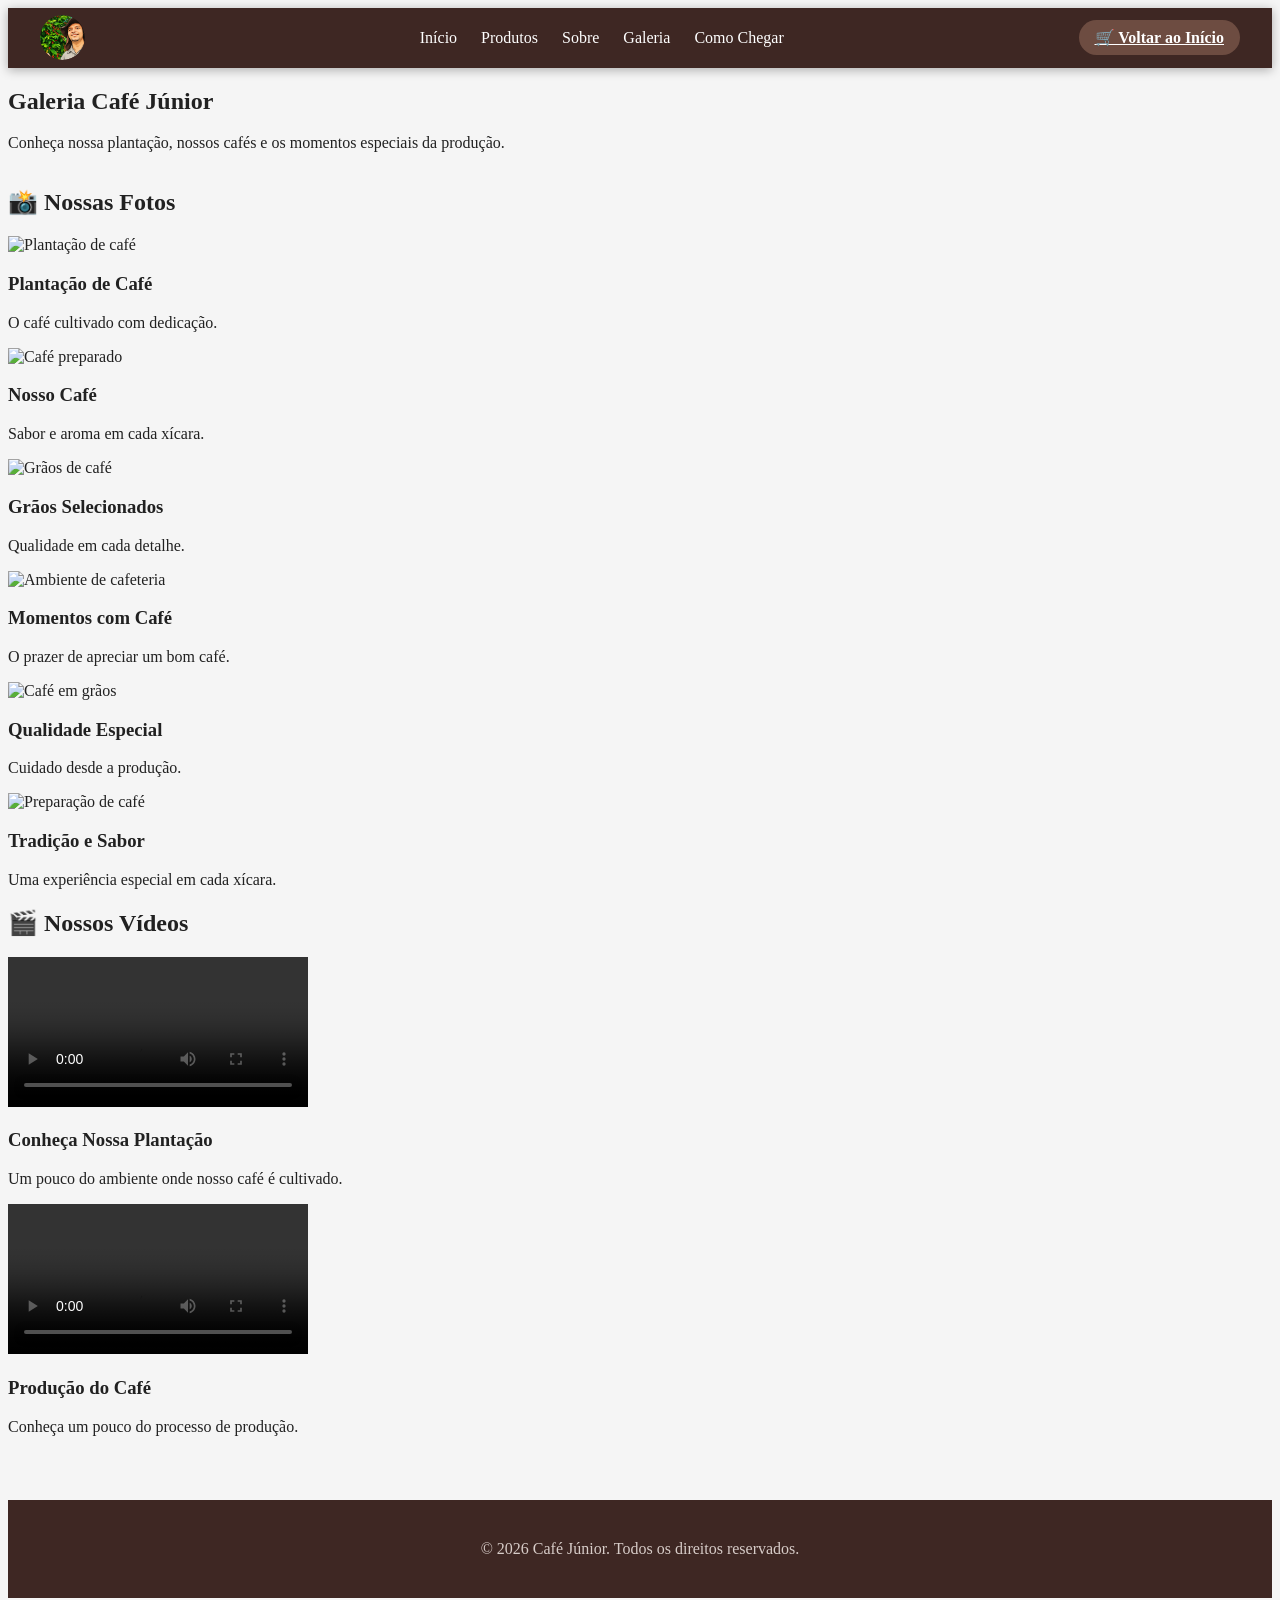
==== index.html @ ab2ef714 "Remove internal CSS styles Removed internal CSS styles from index.html." ====
<!DOCTYPE html>
<html lang="pt-BR">

<head>
  <meta charset="UTF-8">
  <meta name="viewport" content="width=device-width, initial-scale=1.0">

  <title>Galeria - Café Júnior</title>

  <link rel="stylesheet" href="style.css">

 
</head>

<body>

  <!-- CABEÇALHO -->
  <header>
    <nav>

      <a href="index.html" class="logo">
        <img src="jr.png" alt="Logo Café Júnior">
      </a>

      <ul class="nav-links">
        <li><a href="index.html">Início</a></li>
        <li><a href="produtos.html">Produtos</a></li>
        <li><a href="sobre.html">Sobre</a></li>
        <li><a href="galeria.html">Galeria</a></li>
        <li><a href="como-chegar.html">Como Chegar</a></li>
      </ul>

      <a href="index.html" class="cart-btn">
        🛒 Voltar ao Início
      </a>

    </nav>
  </header>

  <!-- APRESENTAÇÃO -->
  <section class="gallery-header">

    <h1>Galeria Café Júnior</h1>

    <p>
      Conheça nossa plantação, nossos cafés e os momentos
      especiais da produção.
    </p>

  </section>

  <main class="gallery-container">

    <!-- GALERIA DE FOTOS -->
    <section>

      <h2 class="gallery-title">📸 Nossas Fotos</h2>

      <div class="gallery-grid">

        <div class="gallery-card">
          <img
            src="https://images.unsplash.com/photo-1442512595331-e89e73853f31?w=800"
            alt="Plantação de café">
          <h3>Plantação de Café</h3>
          <p>O café cultivado com dedicação.</p>
        </div>

        <div class="gallery-card">
          <img
            src="https://images.unsplash.com/photo-1495474472287-4d71bcdd2085?w=800"
            alt="Café preparado">
          <h3>Nosso Café</h3>
          <p>Sabor e aroma em cada xícara.</p>
        </div>

        <div class="gallery-card">
          <img
            src="https://images.unsplash.com/photo-1511537190424-bbbab87ac5eb?w=800"
            alt="Grãos de café">
          <h3>Grãos Selecionados</h3>
          <p>Qualidade em cada detalhe.</p>
        </div>

        <div class="gallery-card">
          <img
            src="https://images.unsplash.com/photo-1501339847302-ac426a4a7cbb?w=800"
            alt="Ambiente de cafeteria">
          <h3>Momentos com Café</h3>
          <p>O prazer de apreciar um bom café.</p>
        </div>

        <div class="gallery-card">
          <img
            src="https://images.unsplash.com/photo-1447933601403-0c6688de566e?w=800"
            alt="Café em grãos">
          <h3>Qualidade Especial</h3>
          <p>Cuidado desde a produção.</p>
        </div>

        <div class="gallery-card">
          <img
            src="https://images.unsplash.com/photo-1559056199-641a0ac8b55e?w=800"
            alt="Preparação de café">
          <h3>Tradição e Sabor</h3>
          <p>Uma experiência especial em cada xícara.</p>
        </div>

      </div>

    </section>

    <!-- GALERIA DE VÍDEOS -->
    <section class="video-section">

      <h2 class="gallery-title">🎬 Nossos Vídeos</h2>

      <div class="video-grid">

        <div class="video-card">

          <video controls preload="metadata">
            <source src="videos/plantacao.mp4" type="video/mp4">
            Seu navegador não suporta vídeos.
          </video>

          <h3>Conheça Nossa Plantação</h3>

          <p>
            Um pouco do ambiente onde nosso café é cultivado.
          </p>

        </div>

        <div class="video-card">

          <video controls preload="metadata">
            <source src="videos/producao.mp4" type="video/mp4">
            Seu navegador não suporta vídeos.
          </video>

          <h3>Produção do Café</h3>

          <p>
            Conheça um pouco do processo de produção.
          </p>

        </div>

      </div>

    </section>

  </main>

  <!-- RODAPÉ -->
  <footer>
    <p>© 2026 Café Júnior. Todos os direitos reservados.</p>
  </footer>

</body>
</html>
---- style.css ----
:root {
  --primary-color: #3e2723;
  --secondary-color: #6d4c41;
  --accent-color: #d7ccc8;
  --whatsapp-color: #25d366;
  --text-dark: #212121;
  --text-light: #ffffff;
}

body {
  background-color: #f5f5f5;
  color: var(--text-dark);
  display: flex;
  flex-direction: column;
  min-height: 100vh;
}

/* Header & Navegação */
header {
  background-color: var(--primary-color);
  padding: 0.3rem 2rem;
  position: sticky;
  top: 0;
  z-index: 1000;
  box-shadow: 0 2px 10px rgba(0, 0, 0, 0.3);
}

nav {
  max-width: 1200px;
  margin: 0 auto;
  display: flex;
  justify-content: space-between;
  align-items: center;
  flex-wrap: wrap;
  gap: 1rem;
}
/* AJUSTE PARA CELULARES */
@media (max-width: 768px) {

  nav {
    flex-direction: column;
  }

 

  .hero h1 {
    font-size: 2.2rem;
  }
}
/* LOGO REDONDA DO CAFÉ JÚNIOR */
.logo {
  display: flex;
  align-items: center;
  justify-content: center;
  flex-shrink: 0;
  width: 45px;
  height: 45px;
  border-radius: 50%;
  overflow: hidden;
}

.logo img {
  display: block;
  width: 100%;
  height: 100%;
  max-width: 45px;
  max-height: 45px;
  object-fit: cover;
  border-radius: 50%;
}
.nav-links {
  list-style: none;
  display: flex;
  gap: 1.5rem;
  align-items: center;
}

.nav-links a {
  color: var(--text-light);
  text-decoration: none;
  font-weight: 5rem;
  transition: color 0.3s;
}

.nav-links a:hover {
  color: var(--accent-color);
}

.cart-btn {
  background-color: var(--secondary-color);
  border: none;
  color: white;
  padding: 0.5rem 1rem;
  border-radius: 20px;
  cursor: pointer;
  font-weight: bold;
  display: flex;
  align-items: center;
  gap: 0.5rem;
}

/* Hero Section (Plano de Fundo Montanhas) */
.hero {
  background: linear-gradient(rgba(0, 0, 0, 0.55), rgba(0, 0, 0, 0.55)),
    url('https://images.unsplash.com/photo-1509042239860-f550ce710b93?auto=format&fit=crop&w=1600&q=80') center/cover no-repeat;
  height: 70vh;
  display: flex;
  flex-direction: column;
  justify-content: center;
  align-items: center;
  text-align: center;
  color: var(--text-light);
  padding: 1rem;
}

.hero h1 {
  font-size: 3rem;
  margin-bottom: 1rem;
  text-shadow: 2px 2px 4px rgba(0, 0, 0, 0.7);
}

.hero p {
  font-size: 1.3rem;
  max-width: 600px;
  margin-bottom: 1.5rem;
}

.btn-cta {
  background-color: var(--secondary-color);
  color: white;
  padding: 0.8rem 1.8rem;
  text-decoration: none;
  border-radius: 5px;
  font-weight: bold;
  transition: background-color 0.3s;
}

.btn-cta:hover {
  background-color: var(--primary-color);
}

/* Conteúdo Geral */
.container {
  max-width: 1200px;
  margin: 2rem auto;
  padding: 0 1.5rem;
  flex: 1;
}

.section-title {
  text-align: center;
  color: var(--primary-color);
  margin-bottom: 2rem;
  font-size: 2rem;
}

/* Card de Produto */
.products-grid {
  display: flex;
  justify-content: center;
  gap: 2rem;
  flex-wrap: wrap;
}

.product-card {
  background: white;
  border-radius: 8px;
  box-shadow: 0 4px 12px rgba(0, 0, 0, 0.1);
  overflow: hidden;
  max-width: 320px;
  width: 100%;
  text-align: center;
  padding-bottom: 1.5rem;
}

.product-card img {
  width: 100%;
  height: 230px;
  object-fit: cover;
}

.product-card h3 {
  margin: 1rem 0 0.5rem 0;
  color: var(--primary-color);
}

.product-card .price {
  font-size: 1.4rem;
  font-weight: bold;
  color: var(--secondary-color);
  margin-bottom: 1rem;
}

.btn-add {
  background-color: var(--primary-color);
  color: white;
  border: none;
  padding: 0.7rem 1.2rem;
  border-radius: 5px;
  cursor: pointer;
  font-size: 1rem;
  transition: background-color 0.3s;
}

.btn-add:hover {
  background-color: var(--secondary-color);
}

/* Modal Carrinho */
.cart-modal {
  display: none;
  position: fixed;
  top: 0;
  left: 0;
  width: 100%;
  height: 100%;
  background-color: rgba(0, 0, 0, 0.6);
  z-index: 2000;
  justify-content: center;
  align-items: center;
}

.cart-modal.active {
  display: flex;
}

.cart-content {
  background: white;
  padding: 2rem;
  border-radius: 8px;
  max-width: 450px;
  width: 90%;
  position: relative;
}

.close-cart {
  position: absolute;
  top: 10px;
  right: 15px;
  font-size: 1.5rem;
  cursor: pointer;
}

.cart-item {
  display: flex;
  justify-content: space-between;
  align-items: center;
  padding: 0.8rem 0;
  border-bottom: 1px solid #ddd;
}

.btn-whatsapp {
  background-color: var(--whatsapp-color);
  color: white;
  width: 100%;
  border: none;
  padding: 0.9rem;
  border-radius: 5px;
  font-size: 1.1rem;
  font-weight: bold;
  margin-top: 1.5rem;
  cursor: pointer;
}

/* Seção Sobre e Como Chegar */
.info-card {
  background: white;
  padding: 2rem;
  border-radius: 8px;
  box-shadow: 0 4px 12px rgba(0, 0, 0, 0.08);
  line-height: 1.6;
}

.map-container {
  margin-top: 1.5rem;
  width: 100%;
  height: 350px;
  border-radius: 8px;
  overflow: hidden;
}

footer {
  background-color: var(--primary-color);
  color: var(--accent-color);
  text-align: center;
  padding: 1.5rem;
  margin-top: 3rem;
}

/* Responsividade */
@media (max-width: 768px) {
  nav {
    flex-direction: column;
  }
  .hero h1 {
    font-size: 2.2rem;
  }

  
/* CONFIGURAÇÕES GERAIS */

* {
  margin: 0;
  padding: 0;
  box-sizing: border-box;
  font-family: 'Segoe UI', Tahoma, Geneva, Verdana, sans-serif;
}

/* TÍTULO DA PÁGINA */

.gallery-header {
  text-align: center;
  padding: 3rem 1rem;
  background: #efebe9;
}

.gallery-header h1 {
  color: #3e2723;
  font-size: 2.5rem;
  margin-bottom: 1rem;
}

.gallery-header p {
  color: #6d4c41;
  font-size: 1.1rem;
}

/* CONTEÚDO DA GALERIA */

.gallery-container {
  max-width: 1200px;
  margin: 3rem auto;
  padding: 0 1.5rem;
}

.gallery-title {
  color: #3e2723;
  font-size: 2rem;
  text-align: center;
  margin-bottom: 2rem;
}

/* GRADE DE FOTOS */

.gallery-grid {
  display: grid;
  grid-template-columns: repeat(3, 1fr);
  gap: 1.5rem;
}

.gallery-card {
  background: white;
  border-radius: 10px;
  overflow: hidden;
  box-shadow: 0 4px 12px rgba(0,0,0,0.12);
  transition: transform 0.3s;
}

.gallery-card:hover {
  transform: translateY(-5px);
}

.gallery-card img {
  width: 100%;
  height: 230px;
  object-fit: cover;
  display: block;
}

.gallery-card h3 {
  color: #3e2723;
  padding: 1rem 1rem 0.5rem;
}

.gallery-card p {
  color: #666;
  padding: 0 1rem 1.2rem;
}

/* ÁREA DOS VÍDEOS */

.video-section {
  margin-top: 4rem;
}

.video-grid {
  display: grid;
  grid-template-columns: repeat(2, 1fr);
  gap: 2rem;
}

.video-card {
  background: white;
  border-radius: 10px;
  overflow: hidden;
  box-shadow: 0 4px 12px rgba(0,0,0,0.12);
}

.video-card video {
  width: 100%;
  display: block;
  background: #000;
}

.video-card h3 {
  color: #3e2723;
  padding: 1rem 1rem 0.5rem;
}

.video-card p {
  color: #666;
  padding: 0 1rem 1.2rem;
}

/* RESPONSIVIDADE */

@media (max-width: 768px) {

  .gallery-grid {
    grid-template-columns: repeat(2, 1fr);
  }

  .video-grid {
    grid-template-columns: 1fr;
  }

  .gallery-header h1 {
    font-size: 2rem;
  }
}

@media (max-width: 480px) {

  .gallery-grid {
    grid-template-columns: 1fr;
  }

  .gallery-card img {
    height: 220px;
  }
}

}
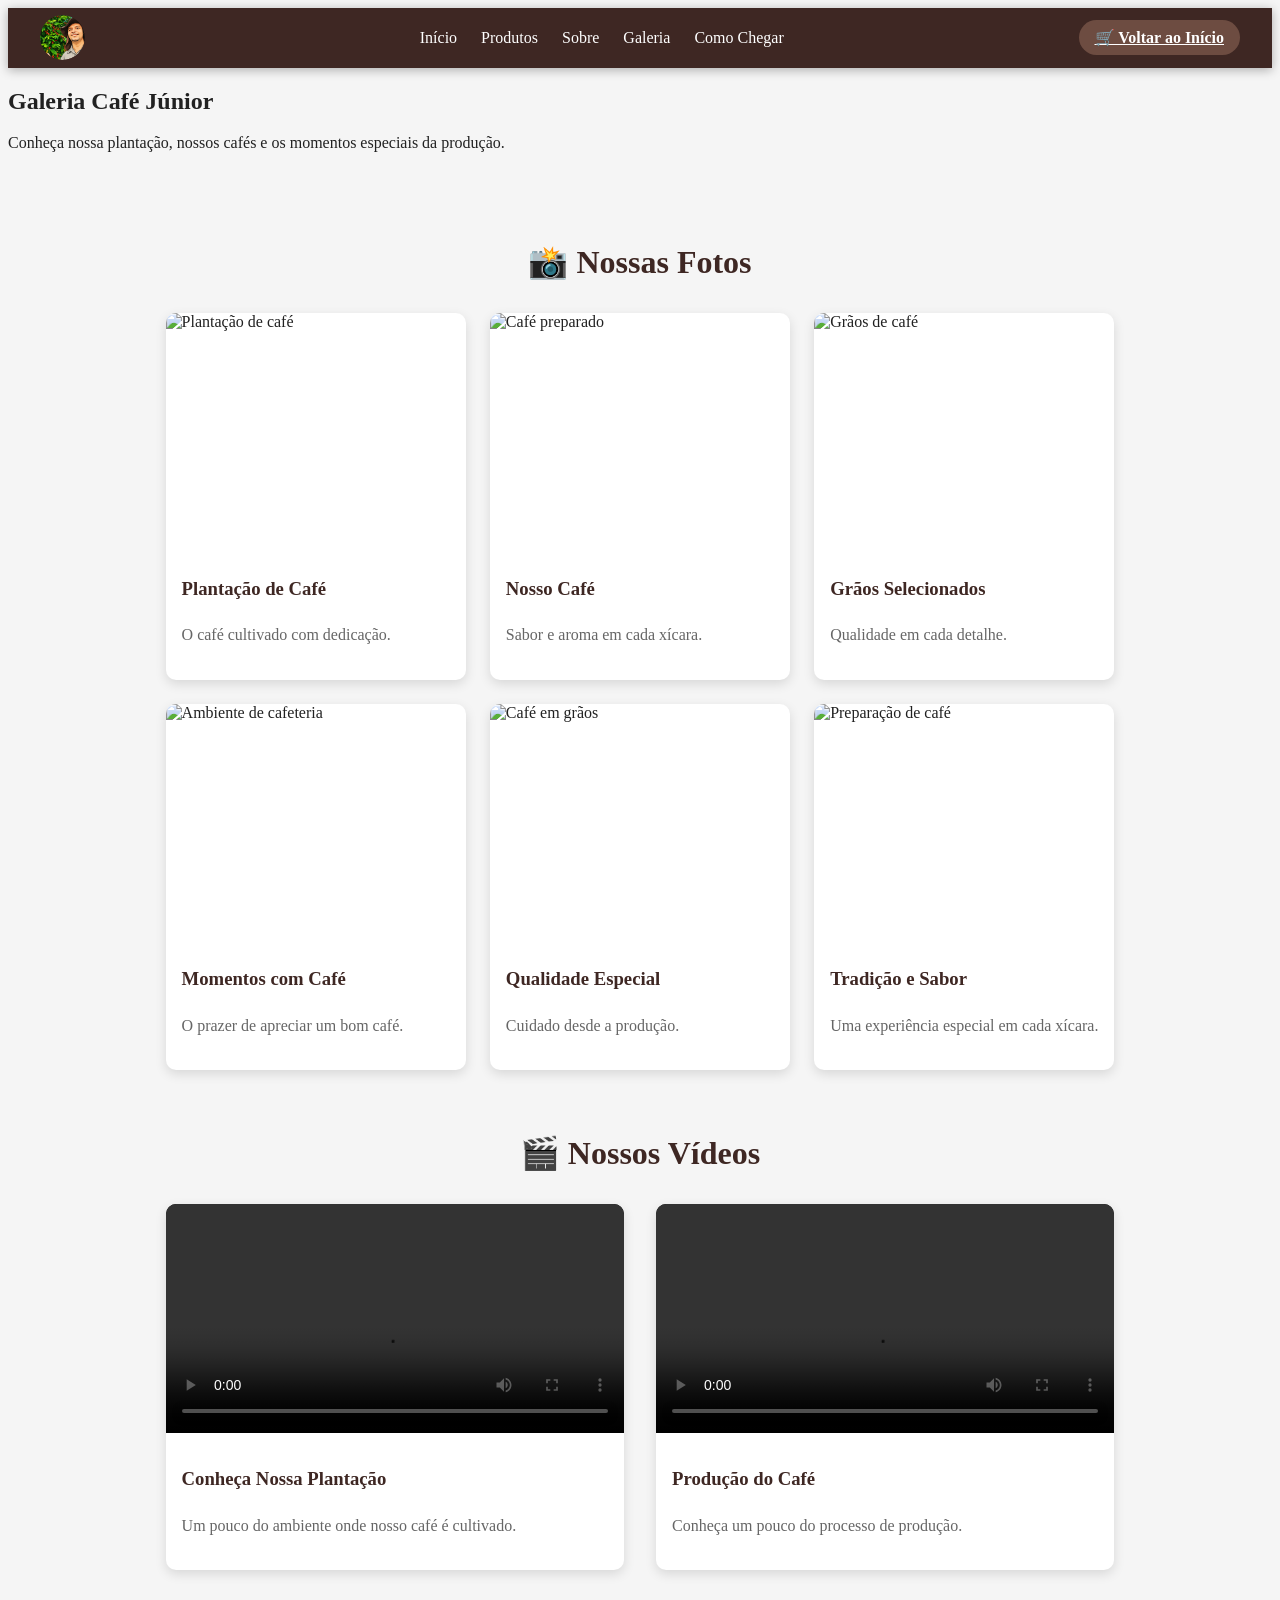
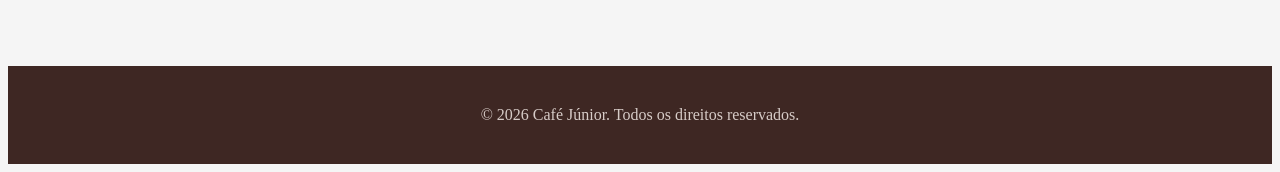
==== commit cc9c1249: "Add CSS styles for gallery and video sections" ====
--- a/index.html
+++ b/index.html
@@ -9,7 +9,120 @@
   <title>Galeria - Café Júnior</title>
 
   <link rel="stylesheet" href="style.css">
-
+<style>
+/* CONTEÚDO DA GALERIA */
+
+.gallery-container {
+  max-width: 1200px;
+  margin: 3rem auto;
+  padding: 0 1.5rem;
+}
+
+.gallery-title {
+  color: #3e2723;
+  font-size: 2rem;
+  text-align: center;
+  margin-bottom: 2rem;
+}
+
+/* GRADE DE FOTOS */
+
+.gallery-grid {
+  display: grid;
+  grid-template-columns: repeat(3, 1fr);
+  gap: 1.5rem;
+}
+
+.gallery-card {
+  background: white;
+  border-radius: 10px;
+  overflow: hidden;
+  box-shadow: 0 4px 12px rgba(0,0,0,0.12);
+  transition: transform 0.3s;
+}
+
+.gallery-card:hover {
+  transform: translateY(-5px);
+}
+
+.gallery-card img {
+  width: 100%;
+  height: 230px;
+  object-fit: cover;
+  display: block;
+}
+
+.gallery-card h3 {
+  color: #3e2723;
+  padding: 1rem 1rem 0.5rem;
+}
+
+.gallery-card p {
+  color: #666;
+  padding: 0 1rem 1.2rem;
+}
+
+/* ÁREA DOS VÍDEOS */
+
+.video-section {
+  margin-top: 4rem;
+}
+
+.video-grid {
+  display: grid;
+  grid-template-columns: repeat(2, 1fr);
+  gap: 2rem;
+}
+
+.video-card {
+  background: white;
+  border-radius: 10px;
+  overflow: hidden;
+  box-shadow: 0 4px 12px rgba(0,0,0,0.12);
+}
+
+.video-card video {
+  width: 100%;
+  display: block;
+  background: #000;
+}
+
+.video-card h3 {
+  color: #3e2723;
+  padding: 1rem 1rem 0.5rem;
+}
+
+.video-card p {
+  color: #666;
+  padding: 0 1rem 1.2rem;
+}
+
+/* RESPONSIVIDADE */
+
+@media (max-width: 768px) {
+
+  .gallery-grid {
+    grid-template-columns: repeat(2, 1fr);
+  }
+
+  .video-grid {
+    grid-template-columns: 1fr;
+  }
+
+  .gallery-header h1 {
+    font-size: 2rem;
+  }
+}
+
+@media (max-width: 480px) {
+
+  .gallery-grid {
+    grid-template-columns: 1fr;
+  }
+
+  .gallery-card img {
+    height: 220px;
+  }</style>
  
 </head>
 
--- a/style.css
+++ b/style.css
@@ -327,119 +327,6 @@
   font-size: 1.1rem;
 }
 
-/* CONTEÚDO DA GALERIA */
-
-.gallery-container {
-  max-width: 1200px;
-  margin: 3rem auto;
-  padding: 0 1.5rem;
-}
-
-.gallery-title {
-  color: #3e2723;
-  font-size: 2rem;
-  text-align: center;
-  margin-bottom: 2rem;
-}
-
-/* GRADE DE FOTOS */
-
-.gallery-grid {
-  display: grid;
-  grid-template-columns: repeat(3, 1fr);
-  gap: 1.5rem;
-}
-
-.gallery-card {
-  background: white;
-  border-radius: 10px;
-  overflow: hidden;
-  box-shadow: 0 4px 12px rgba(0,0,0,0.12);
-  transition: transform 0.3s;
-}
-
-.gallery-card:hover {
-  transform: translateY(-5px);
-}
-
-.gallery-card img {
-  width: 100%;
-  height: 230px;
-  object-fit: cover;
-  display: block;
-}
-
-.gallery-card h3 {
-  color: #3e2723;
-  padding: 1rem 1rem 0.5rem;
-}
-
-.gallery-card p {
-  color: #666;
-  padding: 0 1rem 1.2rem;
-}
-
-/* ÁREA DOS VÍDEOS */
-
-.video-section {
-  margin-top: 4rem;
-}
-
-.video-grid {
-  display: grid;
-  grid-template-columns: repeat(2, 1fr);
-  gap: 2rem;
-}
-
-.video-card {
-  background: white;
-  border-radius: 10px;
-  overflow: hidden;
-  box-shadow: 0 4px 12px rgba(0,0,0,0.12);
-}
-
-.video-card video {
-  width: 100%;
-  display: block;
-  background: #000;
-}
-
-.video-card h3 {
-  color: #3e2723;
-  padding: 1rem 1rem 0.5rem;
-}
-
-.video-card p {
-  color: #666;
-  padding: 0 1rem 1.2rem;
-}
-
-/* RESPONSIVIDADE */
-
-@media (max-width: 768px) {
-
-  .gallery-grid {
-    grid-template-columns: repeat(2, 1fr);
-  }
-
-  .video-grid {
-    grid-template-columns: 1fr;
-  }
-
-  .gallery-header h1 {
-    font-size: 2rem;
-  }
-}
-
-@media (max-width: 480px) {
-
-  .gallery-grid {
-    grid-template-columns: 1fr;
-  }
-
-  .gallery-card img {
-    height: 220px;
-  }
-}
-
-}
+}
+
+}
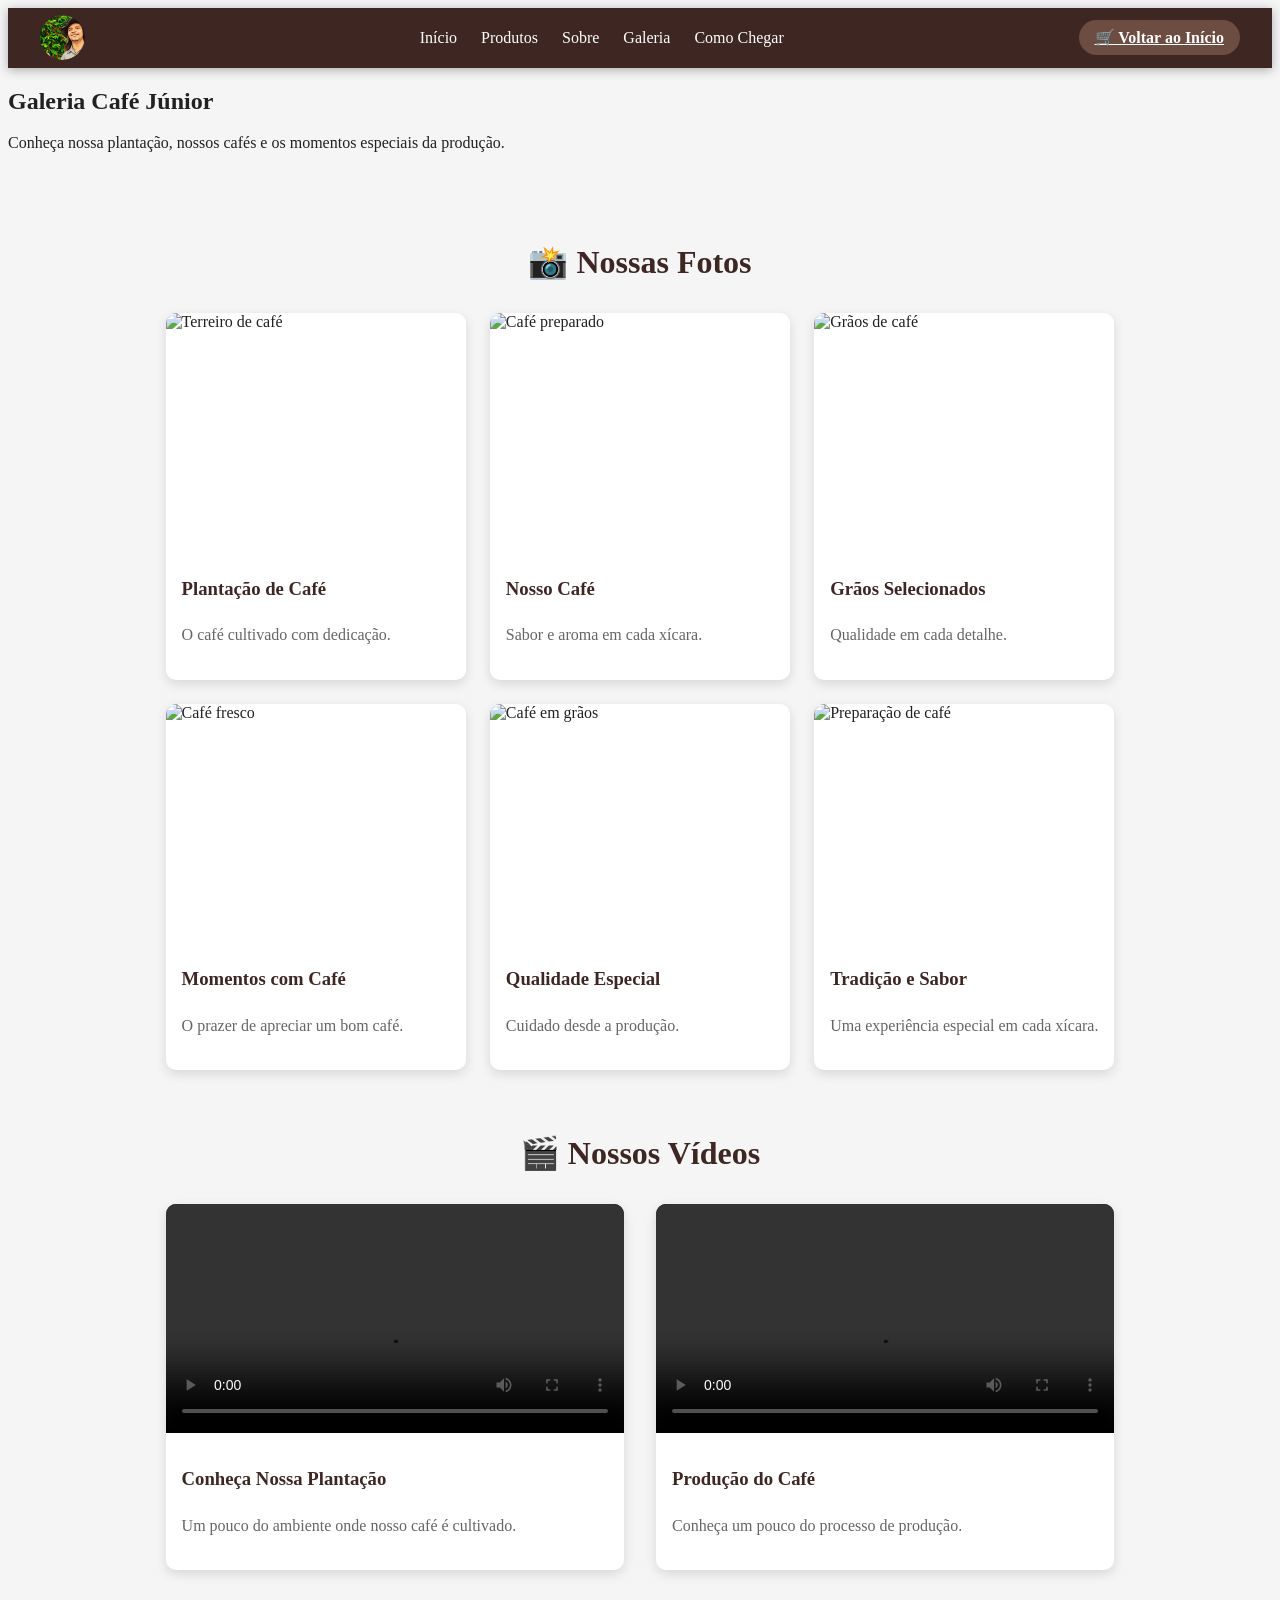
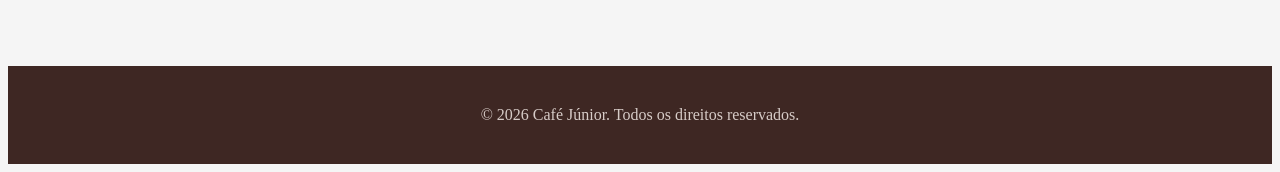
==== commit e53f1cc8: "Update index.html" ====
--- a/index.html
+++ b/index.html
@@ -174,8 +174,8 @@
 
         <div class="gallery-card">
           <img
-            src="https://images.unsplash.com/photo-1442512595331-e89e73853f31?w=800"
-            alt="Plantação de café">
+            src="1.jpeg"
+            alt="Terreiro de café">
           <h3>Plantação de Café</h3>
           <p>O café cultivado com dedicação.</p>
         </div>
@@ -198,8 +198,8 @@
 
         <div class="gallery-card">
           <img
-            src="https://images.unsplash.com/photo-1501339847302-ac426a4a7cbb?w=800"
-            alt="Ambiente de cafeteria">
+            src="3.jpeg"
+            alt="Café fresco">
           <h3>Momentos com Café</h3>
           <p>O prazer de apreciar um bom café.</p>
         </div>
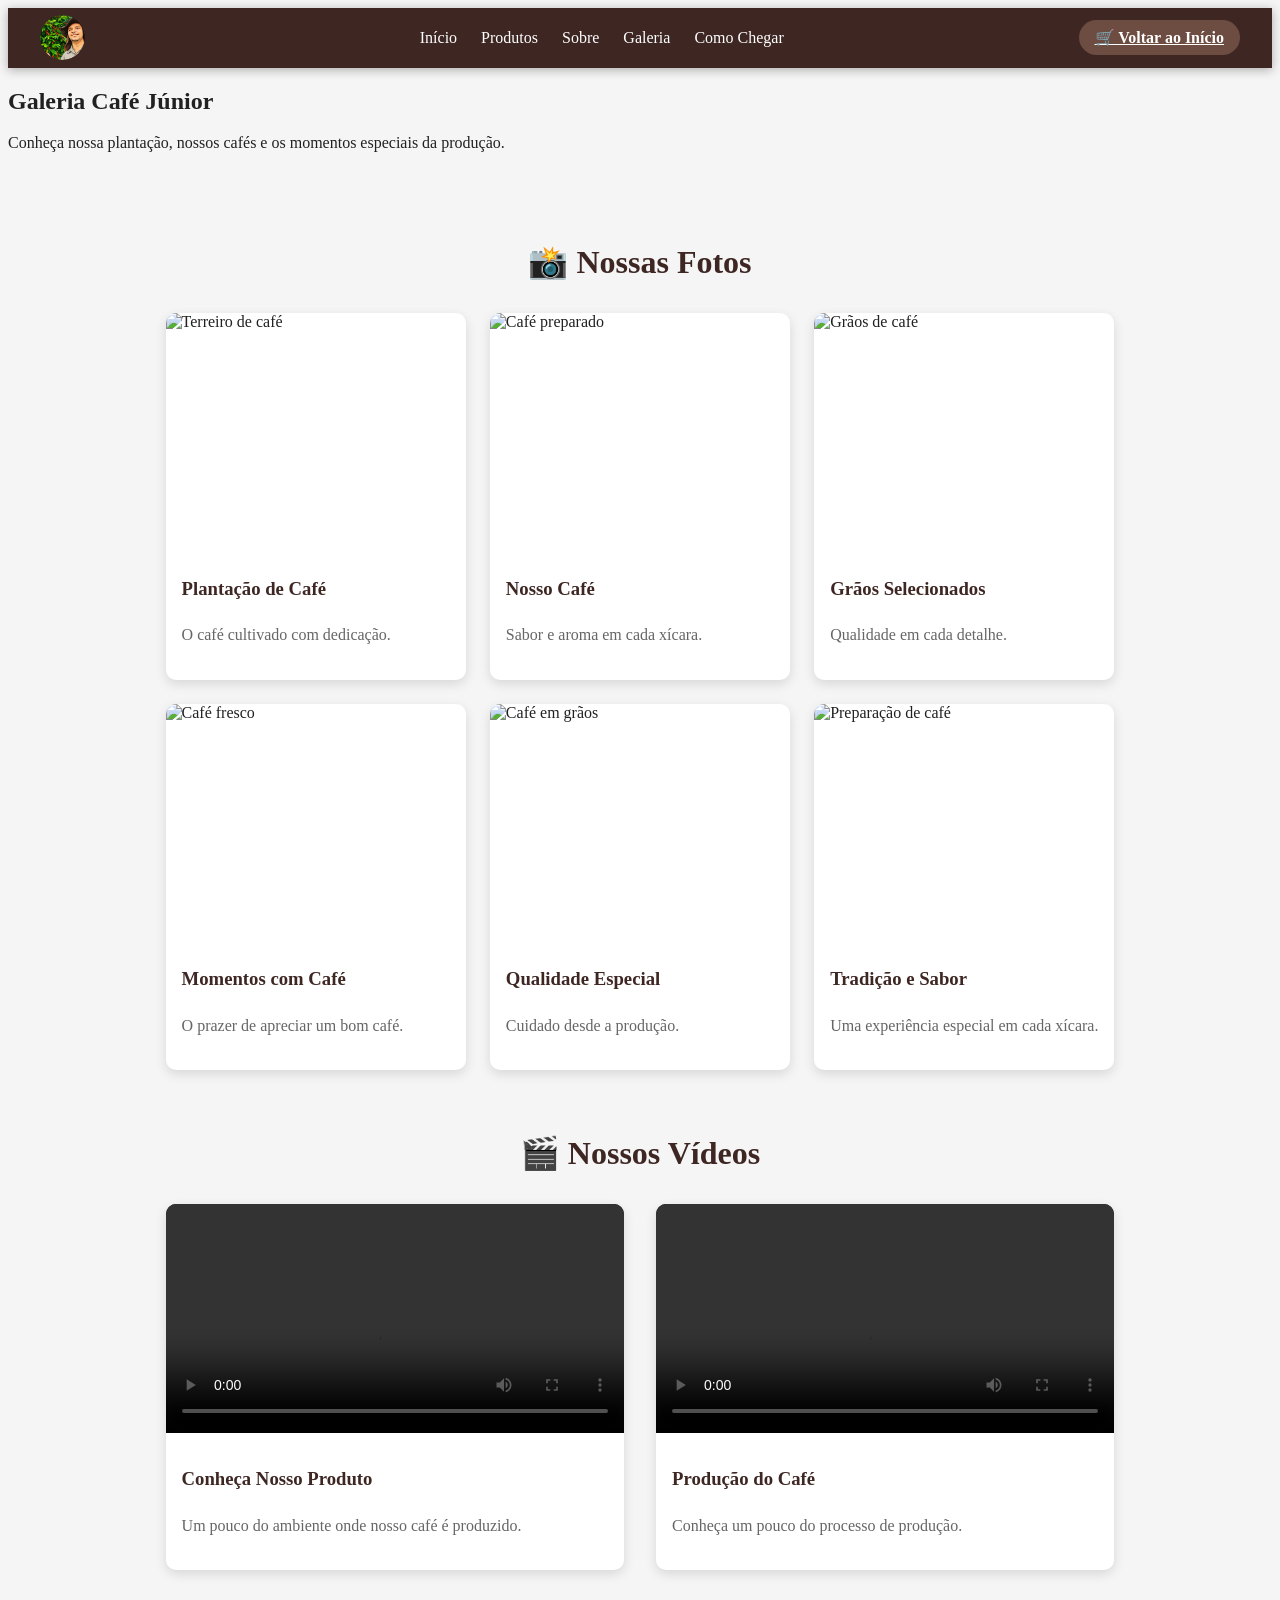
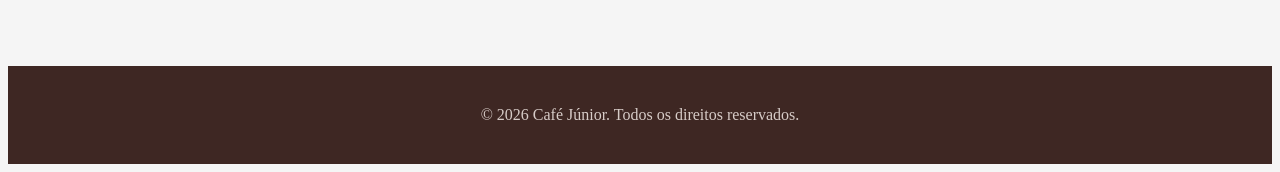
==== commit a82a2f2a: "Update video source and text in index.html" ====
--- a/index.html
+++ b/index.html
@@ -234,14 +234,14 @@
         <div class="video-card">
 
           <video controls preload="metadata">
-            <source src="videos/plantacao.mp4" type="video/mp4">
+            <source src="1.mp4" type="video/mp4">
             Seu navegador não suporta vídeos.
           </video>
 
-          <h3>Conheça Nossa Plantação</h3>
+          <h3>Conheça Nosso Produto</h3>
 
           <p>
-            Um pouco do ambiente onde nosso café é cultivado.
+            Um pouco do ambiente onde nosso café é produzido.
           </p>
 
         </div>
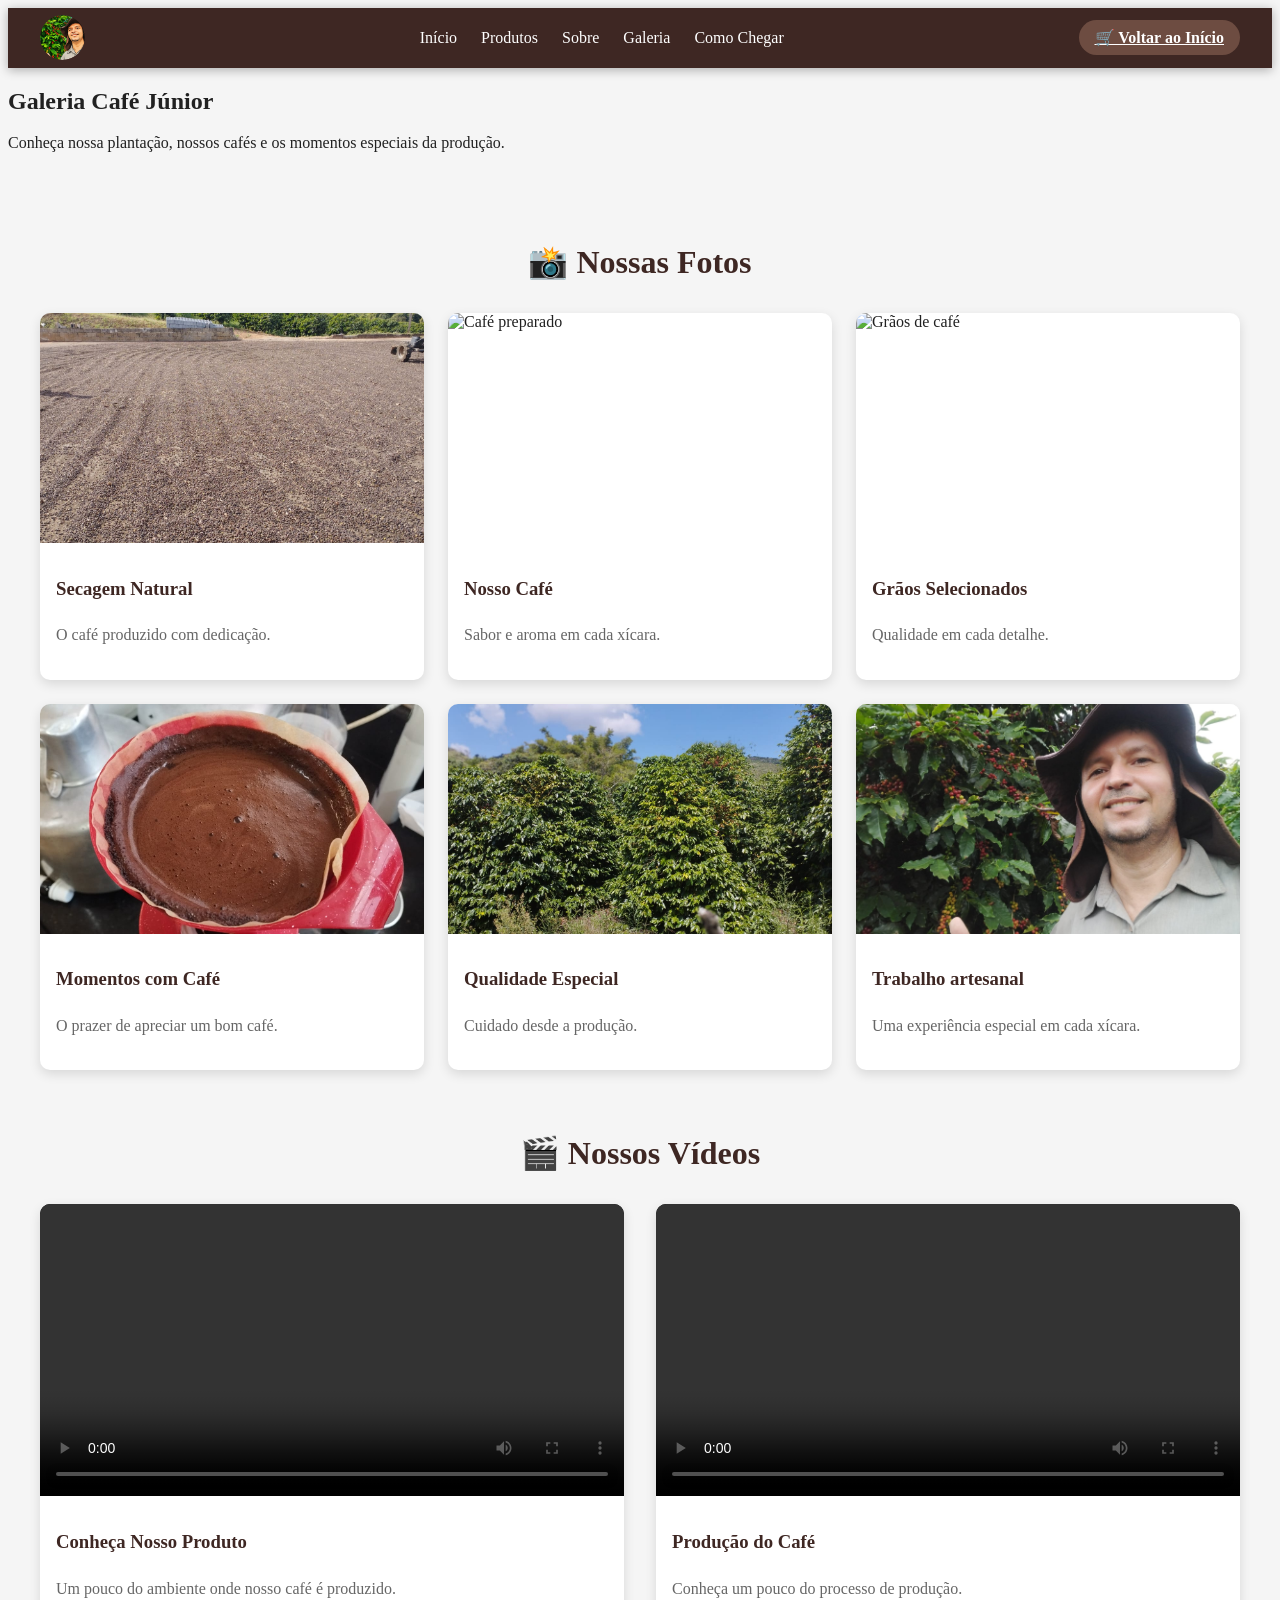
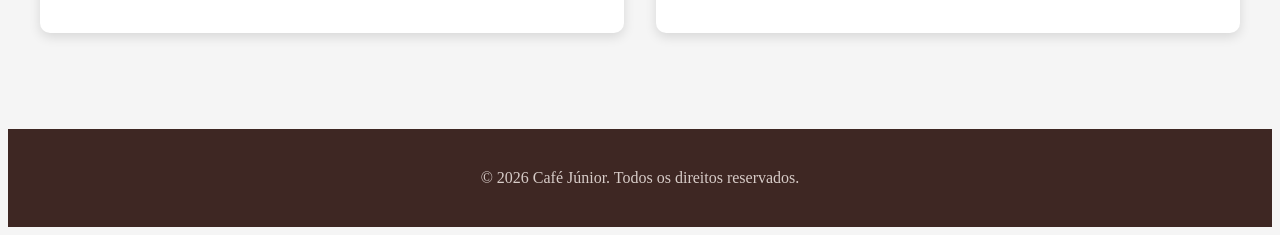
==== commit 3fbc29fc: "Update gallery card content and image sources" ====
--- a/index.html
+++ b/index.html
@@ -176,13 +176,13 @@
           <img
             src="1.jpeg"
             alt="Terreiro de café">
-          <h3>Plantação de Café</h3>
-          <p>O café cultivado com dedicação.</p>
-        </div>
-
-        <div class="gallery-card">
-          <img
-            src="https://images.unsplash.com/photo-1495474472287-4d71bcdd2085?w=800"
+          <h3>Secagem Natural</h3>
+          <p>O café produzido com dedicação.</p>
+        </div>
+
+        <div class="gallery-card">
+          <img
+            src="https://images.unsplash.com/photo-1495474472287-4d71bcdd2085?w=8"
             alt="Café preparado">
           <h3>Nosso Café</h3>
           <p>Sabor e aroma em cada xícara.</p>
@@ -206,7 +206,7 @@
 
         <div class="gallery-card">
           <img
-            src="https://images.unsplash.com/photo-1447933601403-0c6688de566e?w=800"
+            src="2.jpeg"
             alt="Café em grãos">
           <h3>Qualidade Especial</h3>
           <p>Cuidado desde a produção.</p>
@@ -214,9 +214,9 @@
 
         <div class="gallery-card">
           <img
-            src="https://images.unsplash.com/photo-1559056199-641a0ac8b55e?w=800"
+            src="5.jpeg"
             alt="Preparação de café">
-          <h3>Tradição e Sabor</h3>
+          <h3>Trabalho artesanal</h3>
           <p>Uma experiência especial em cada xícara.</p>
         </div>
 
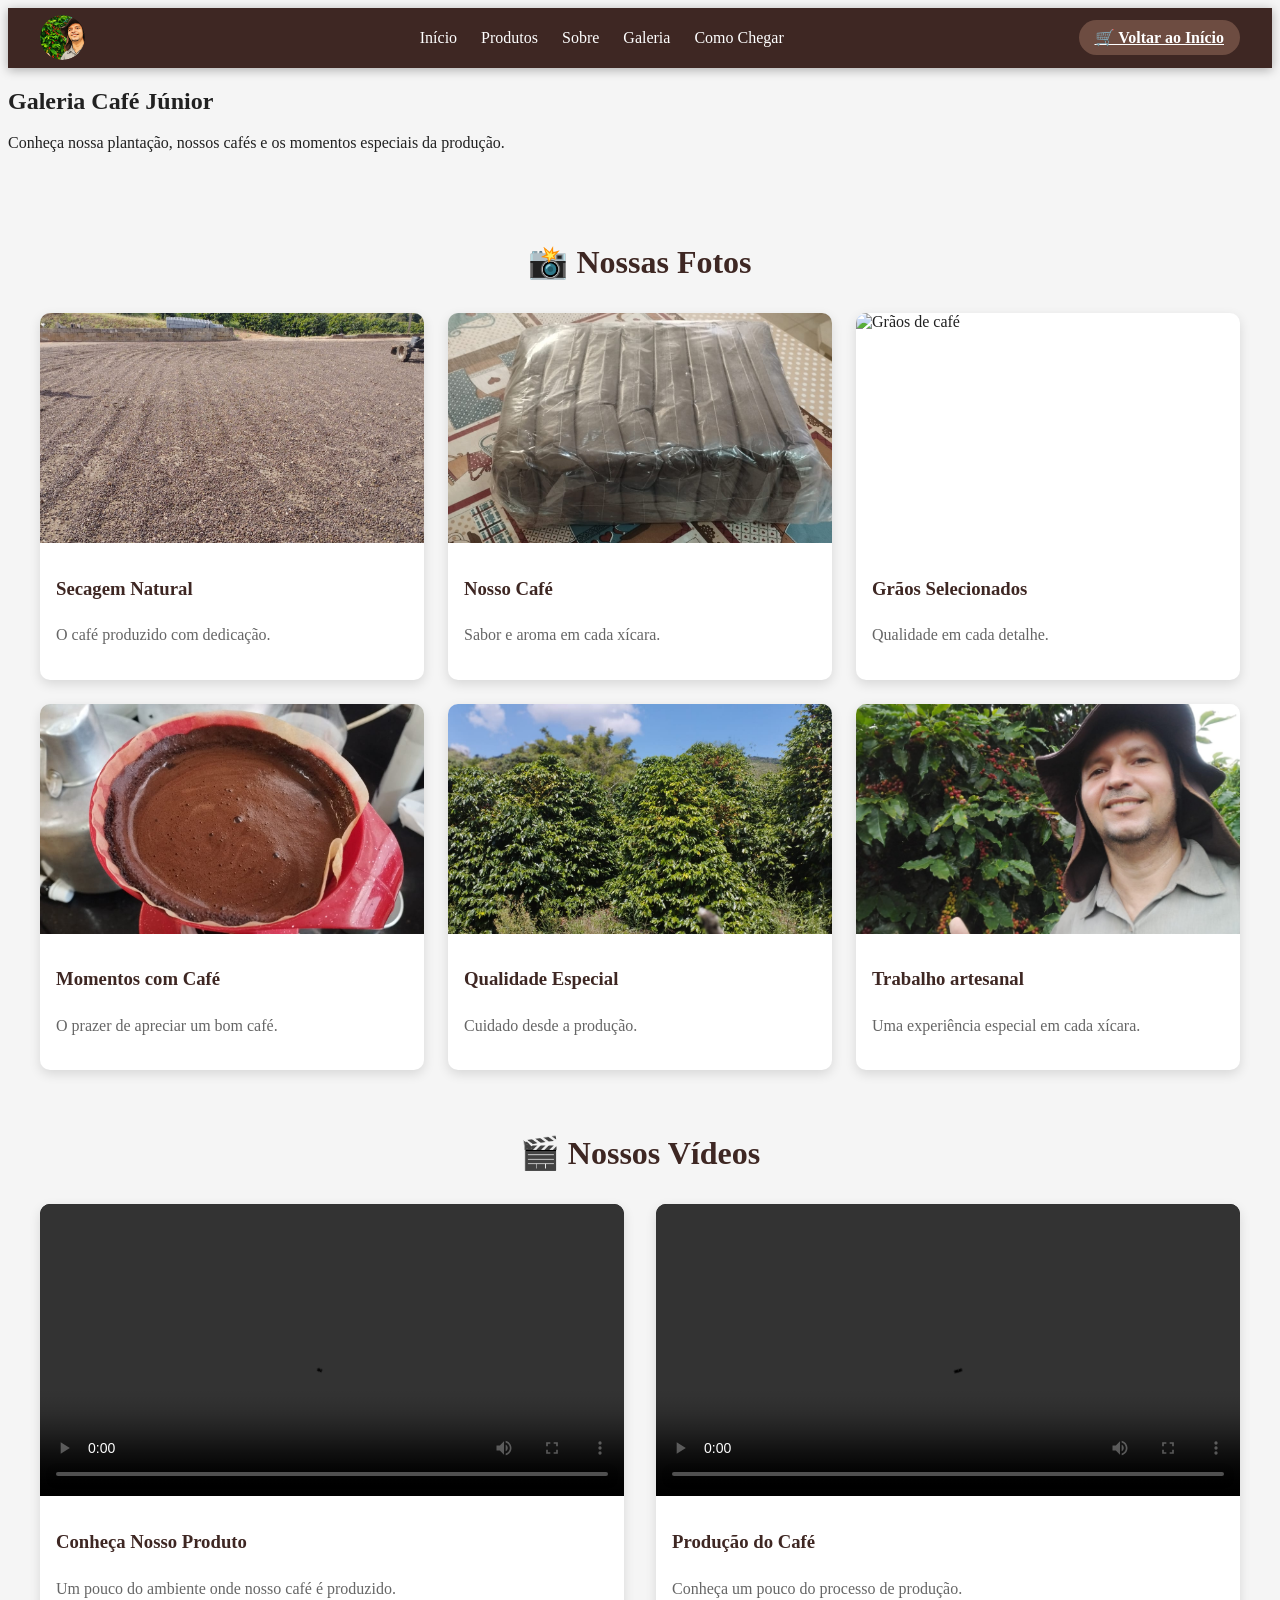
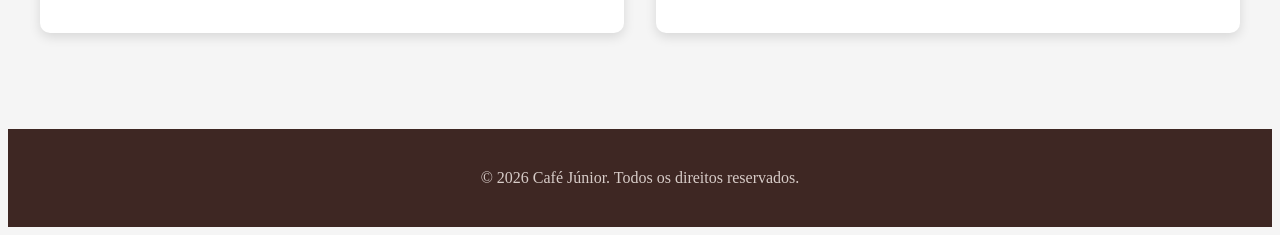
==== commit f1a4be70: "Update index.html" ====
--- a/index.html
+++ b/index.html
@@ -182,7 +182,7 @@
 
         <div class="gallery-card">
           <img
-            src="https://images.unsplash.com/photo-1495474472287-4d71bcdd2085?w=8"
+            src="4.jpeg"
             alt="Café preparado">
           <h3>Nosso Café</h3>
           <p>Sabor e aroma em cada xícara.</p>
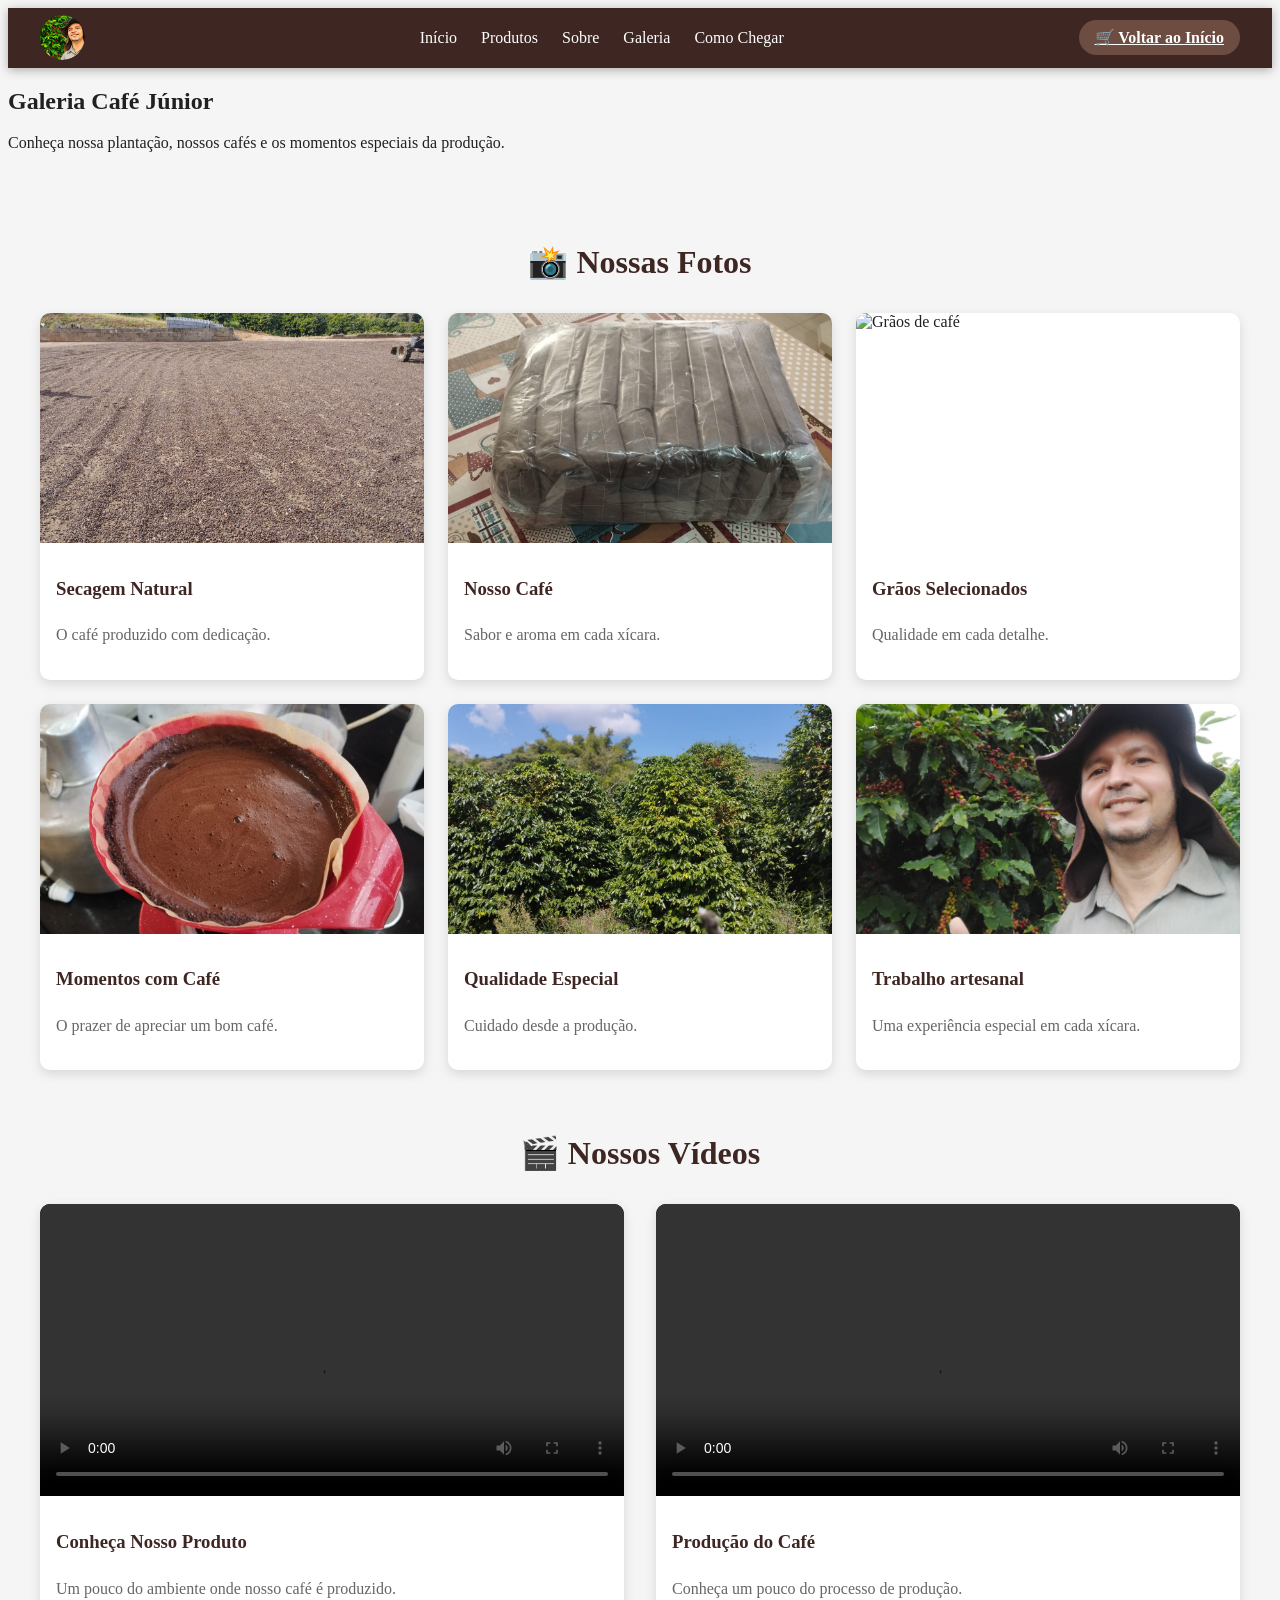
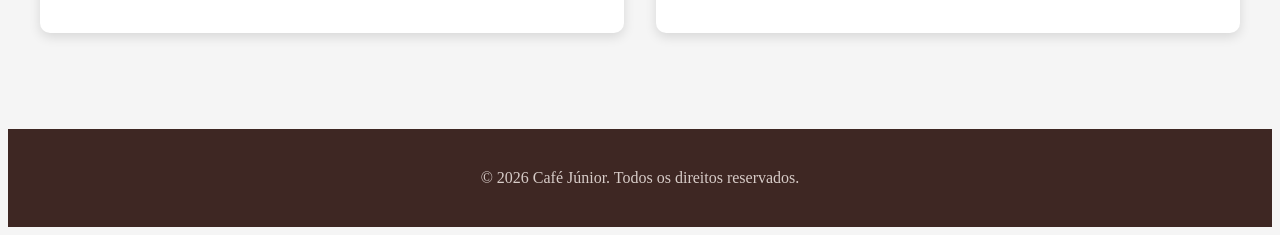
==== commit a3d7d0c0: "Update video source in index.html" ====
--- a/index.html
+++ b/index.html
@@ -249,7 +249,7 @@
         <div class="video-card">
 
           <video controls preload="metadata">
-            <source src="videos/producao.mp4" type="video/mp4">
+            <source src="3.mp4" type="video/mp4">
             Seu navegador não suporta vídeos.
           </video>
 
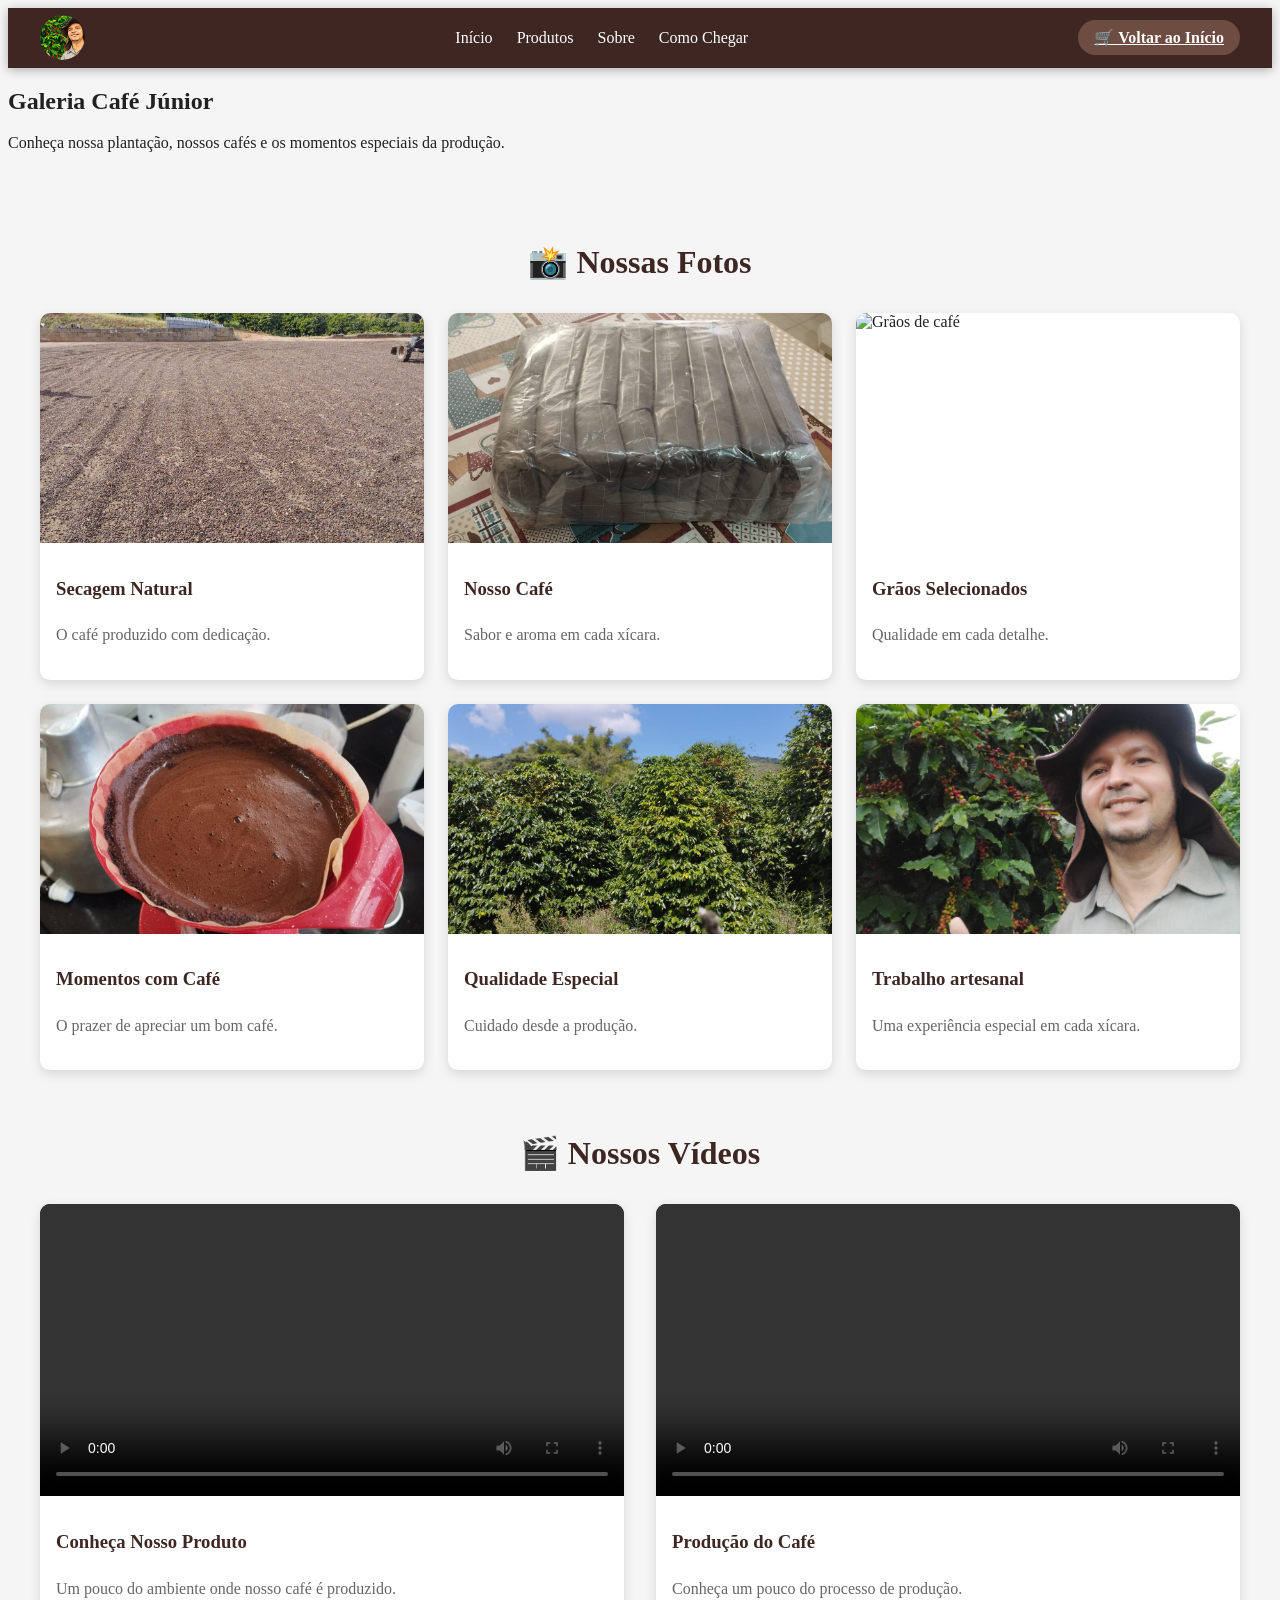
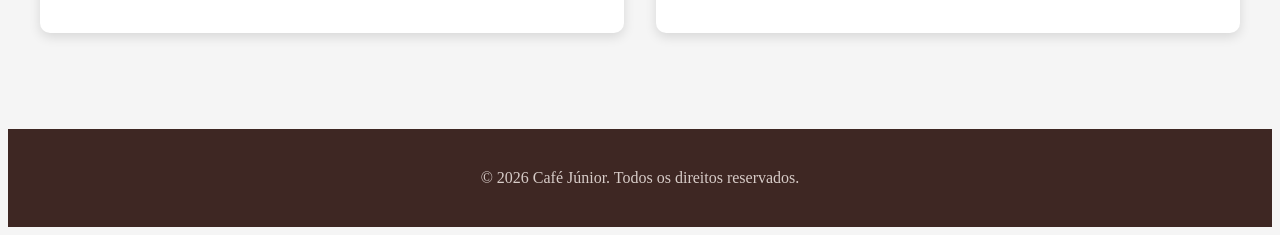
==== commit 0a3af057: "Update index.html" ====
--- a/index.html
+++ b/index.html
@@ -140,7 +140,6 @@
         <li><a href="index.html">Início</a></li>
         <li><a href="produtos.html">Produtos</a></li>
         <li><a href="sobre.html">Sobre</a></li>
-        <li><a href="galeria.html">Galeria</a></li>
         <li><a href="como-chegar.html">Como Chegar</a></li>
       </ul>
 
